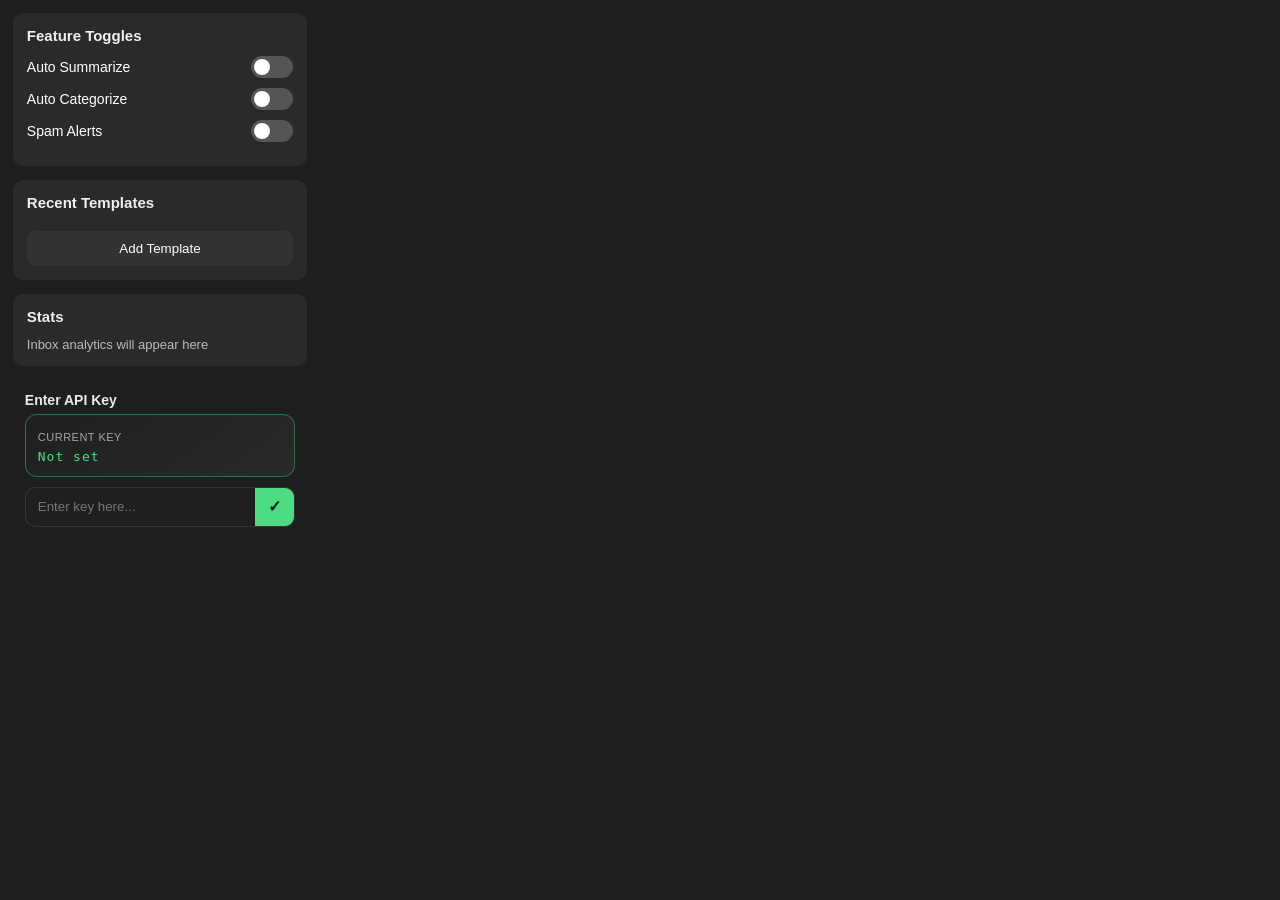
==== popup/popup.html @ a5a46fa7 "IU-UX fixed, Template and stats pending" ====
<!DOCTYPE html>
<html lang="en">

<head>
    <meta charset="UTF-8">
    <title>InboxZero AI</title>
    <link rel="stylesheet" href="popup.css">
</head>

<body>
    <div class="container">

        <!-- TOGGLES -->
        <div class="section">
            <h2>Feature Toggles</h2>

            <div class="toggle-row">
                <span>Auto Summarize</span>
                <label class="switch">
                    <input type="checkbox" id="toggleSummarize">
                    <span class="slider"></span>
                </label>
            </div>

            <div class="toggle-row">
                <span>Auto Categorize</span>
                <label class="switch">
                    <input type="checkbox" id="toggleCategorize">
                    <span class="slider"></span>
                </label>
            </div>

            <div class="toggle-row">
                <span>Spam Alerts</span>
                <label class="switch">
                    <input type="checkbox" id="toggleSpam">
                    <span class="slider"></span>
                </label>
            </div>
        </div>
        <!-- TEMPLATES -->
        <div class="section">
            <h2>Recent Templates</h2>

            <div class="template-list" id="templateList"></div>

            <div class="template-area">

                <button class="template-btn" id="addTemplateBtn">Add Template</button>

                <div class="template-wrap" id="addTemplateWrap">
                    <input id="templateInput" class="template-input" placeholder="Type template text here...">
                    <button class="template-send" id="saveTemplate">✓</button>
                    <button class="template-cancel" id="cancelTemplate">✕</button>
                </div>

            </div>
        </div>

        <!-- STATS -->
        <div class="section">
            <h2>Stats</h2>
            <div class="placeholder">Inbox analytics will appear here</div>
        </div>

        <!-- API -->
        <div class="api-section">
            <div class="api-header">
                <h3>Enter API Key</h3>
            </div>

            <!-- Stylish key display -->
            <div id="keyContainer" class="key-container">
                <span class="key-label">Current Key</span>
                <div id="keyDisplay" class="key-display">
                    Not set
                </div>
            </div>

            <!-- Input row -->
            <div class="api-input-row">
                <input id="apiInput" class="api-input" placeholder="Enter key here...">
                <button id="saveKey" class="api-send">✓</button>
            </div>
        </div>

    </div>
    <script src="popup.js"></script>
</body>

</html>
---- popup/popup.css ----
body {
    margin: 0;
    width: 320px;
    font-family: Arial, sans-serif;
    background: #1e1e1e;
    color: #fff;
    border-radius: 3mm;
}

.container {
    padding: 1vw;
}

.section {
    background: #2a2a2a;
    border-radius: 10px;
    padding: 14px;
    margin-bottom: 14px;
}

.section h2 {
    margin: 0 0 12px;
    font-size: 15px;
    font-weight: 600;
    color: #f0f0f0;
}

.toggle-row {
    display: flex;
    justify-content: space-between;
    align-items: center;
    margin: 10px 0;
    font-size: 14px;
}

/* SWITCH */
.switch {
    position: relative;
    width: 42px;
    height: 22px;
}

.switch input {
    display: none;
}

.slider {
    position: absolute;
    inset: 0;
    background: #555;
    border-radius: 34px;
    transition: .35s;
    cursor: pointer;
}

.slider:before {
    content: "";
    position: absolute;
    height: 16px;
    width: 16px;
    left: 3px;
    bottom: 3px;
    background: white;
    border-radius: 50%;
    transition: .35s;
}

input:checked+.slider {
    background: #ff8c00;
}

input:checked+.slider:before {
    transform: translateX(20px);
}

/* TEMPLATE LIST */
.template-list {
    max-height: 140px;
    overflow-y: auto;
    padding-right: 4px;
}

.template-box {
    position: relative;
    background: #333;
    border-radius: 8px;
    padding: 10px;
    margin-bottom: 8px;
    font-size: 13px;
    white-space: nowrap;
    overflow: hidden;
    text-overflow: ellipsis;
    cursor: pointer;
    transition: background .2s, box-shadow .25s, font-weight .2s, border .2s;
    border: 1px solid transparent;
}

.template-box::after {
    content: "";
    position: absolute;
    top: 0;
    left: -100%;
    width: 60%;
    height: 100%;
    background: linear-gradient(120deg,
            transparent,
            rgba(255, 255, 255, .18),
            transparent);
    transition: left 1.5s ease;
}

.template-box:hover {
    background: #3d3d3d;
    font-weight: bold;
    box-shadow: 0 0 8px rgba(255, 255, 255, .12);
    border: 1px solid rgba(255, 255, 255, .08);
}

.template-box:hover::after {
    left: 140%;
}

/* Scrollbar */
.template-list::-webkit-scrollbar {
    width: 6px;
}

.template-list::-webkit-scrollbar-thumb {
    background: #555;
    border-radius: 6px;
}

/* Stats */
.placeholder {
    font-size: 13px;
    color: #bbb;
}

/* API */
.template-area {
    margin-top: 8px;
}

.template-btn {
    width: 100%;
    background: #333;
    border: none;
    padding: 10px;
    border-radius: 8px;
    color: white;
    cursor: pointer;
    transition: .2s;
}

.api-btn:hover {
    background: #444;
}

.template-wrap {
    display: none;
    position: relative;
}

.template-send {
    position: absolute;
    right: 6px;
    top: 50%;
    transform: translateY(-50%);
    border: none;
    background: #ff8c00;
    color: white;
    font-size: 11px;
    padding: 4px 7px;
    border-radius: 5px;
    cursor: pointer;
}

/* delete icon */
.template-delete {
    position: absolute;
    right: 8px;
    top: 50%;
    transform: translateY(-50%);
    font-size: 12px;
    opacity: .6;
    cursor: pointer;
}

.template-delete:hover {
    opacity: 1;
}

/* empty state */
.no-templates {
    text-align: center;
    color: #888;
    font-size: 13px;
    padding: 10px 0;
}

.template-cancel {
    position: absolute;
    right: 34px;
    top: 50%;
    transform: translateY(-50%);
    border: none;
    background: #e74c3c;
    color: white;
    font-size: 11px;
    padding: 4px 7px;
    border-radius: 5px;
    cursor: pointer;
}

#addTemplateWrap {
    display: none;
}

.current-key {
    margin-top: 6px;
    font-size: 12px;
    color: #aaa;
    word-break: break-all;
    opacity: .85;
    color: #cc3333;
}

.current-key span {
    color: #fff;
    font-weight: bold;
}

.api-section {
    padding: 12px;
}

.api-header h3 {
    margin: 0 0 6px 0;
    font-size: 14px;
    font-weight: 600;
    opacity: 0.9;
}

/* Base key container styling */
.key-container {
    margin-bottom: 10px;
    padding: 12px;
    border-radius: 12px;
    background: linear-gradient(145deg, #1f1f1f, #2a2a2a);
    border: 1px solid rgba(74, 222, 128, 0.4);
    cursor: pointer;
    transition: all 0.2s ease;

    /* Always pulsing */
    animation: keyPulse 2.8s ease-in-out infinite;
}

/* Faster + stronger pulse on hover */
.key-container:hover {
    animation: keyPulseHover 1.2s ease-in-out infinite;
    border: 1px solid #4ade80;
}

/* Normal pulse */
@keyframes keyPulse {
    0% {
        box-shadow: 0 0 0px rgba(74, 222, 128, 0.2);
    }

    50% {
        box-shadow:
            0 0 10px rgba(74, 222, 128, 0.6),
            0 0 25px rgba(74, 222, 128, 0.3);
    }

    100% {
        box-shadow: 0 0 0px rgba(74, 222, 128, 0.2);
    }
}

/* Faster, stronger hover pulse */
@keyframes keyPulseHover {
    0% {
        box-shadow: 0 0 5px rgba(74, 222, 128, 0.5);
    }

    50% {
        box-shadow:
            0 0 18px rgba(74, 222, 128, 1),
            0 0 35px rgba(74, 222, 128, 0.7);
    }

    100% {
        box-shadow: 0 0 5px rgba(74, 222, 128, 0.5);
    }
}

.key-label {
    font-size: 11px;
    opacity: 0.6;
    letter-spacing: 0.5px;
    text-transform: uppercase;
}

.key-display {
    margin-top: 4px;
    font-family: monospace;
    font-size: 13px;
    word-break: break-all;
    color: #4ade80;
    /* soft green */
    letter-spacing: 1px;
}

.api-input-row {
    display: grid;
    grid-template-columns: 1fr 40px;
    gap: 0; /* remove separation */
    margin-top: 10px;
}

.api-input {
    height: 40px;
    padding: 0 12px;

    border: 1px solid #333;
    border-right: none;
    border-radius: 10px 0 0 10px;

    background: #1f1f1f;
    color: white;
    box-sizing: border-box;
}

.api-send {
    height: 40px;
    width: 40px;

    border: 1px solid #333;
    border-left: none;
    border-radius: 0 10px 10px 0;

    background: #4ade80;
    color: #111;
    font-weight: bold;
    font-size: 16px;

    display: flex;
    align-items: center;
    justify-content: center;

    cursor: pointer;
    transition: background 0.2s ease;
}

.api-send:hover {
    background: #22c55e;
}
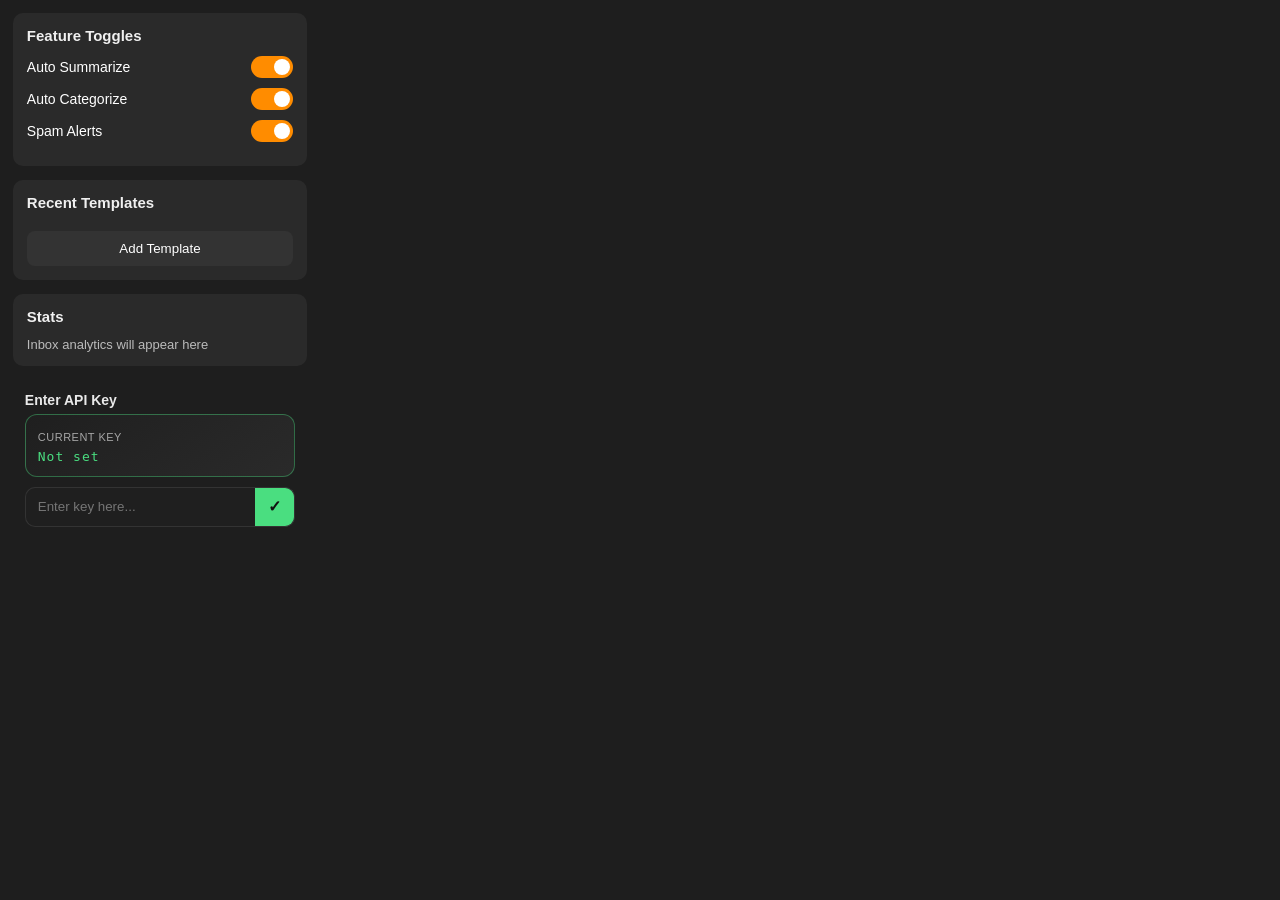
==== commit 7e67389c: "feat+fix: updated buttons" ====
--- a/popup/popup.html
+++ b/popup/popup.html
@@ -17,7 +17,7 @@
             <div class="toggle-row">
                 <span>Auto Summarize</span>
                 <label class="switch">
-                    <input type="checkbox" id="toggleSummarize">
+                    <input type="checkbox" id="toggleSummarize" checked>
                     <span class="slider"></span>
                 </label>
             </div>
@@ -25,7 +25,7 @@
             <div class="toggle-row">
                 <span>Auto Categorize</span>
                 <label class="switch">
-                    <input type="checkbox" id="toggleCategorize">
+                    <input type="checkbox" id="toggleCategorize" checked>
                     <span class="slider"></span>
                 </label>
             </div>
@@ -33,7 +33,7 @@
             <div class="toggle-row">
                 <span>Spam Alerts</span>
                 <label class="switch">
-                    <input type="checkbox" id="toggleSpam">
+                    <input type="checkbox" id="toggleSpam" checked>
                     <span class="slider"></span>
                 </label>
             </div>
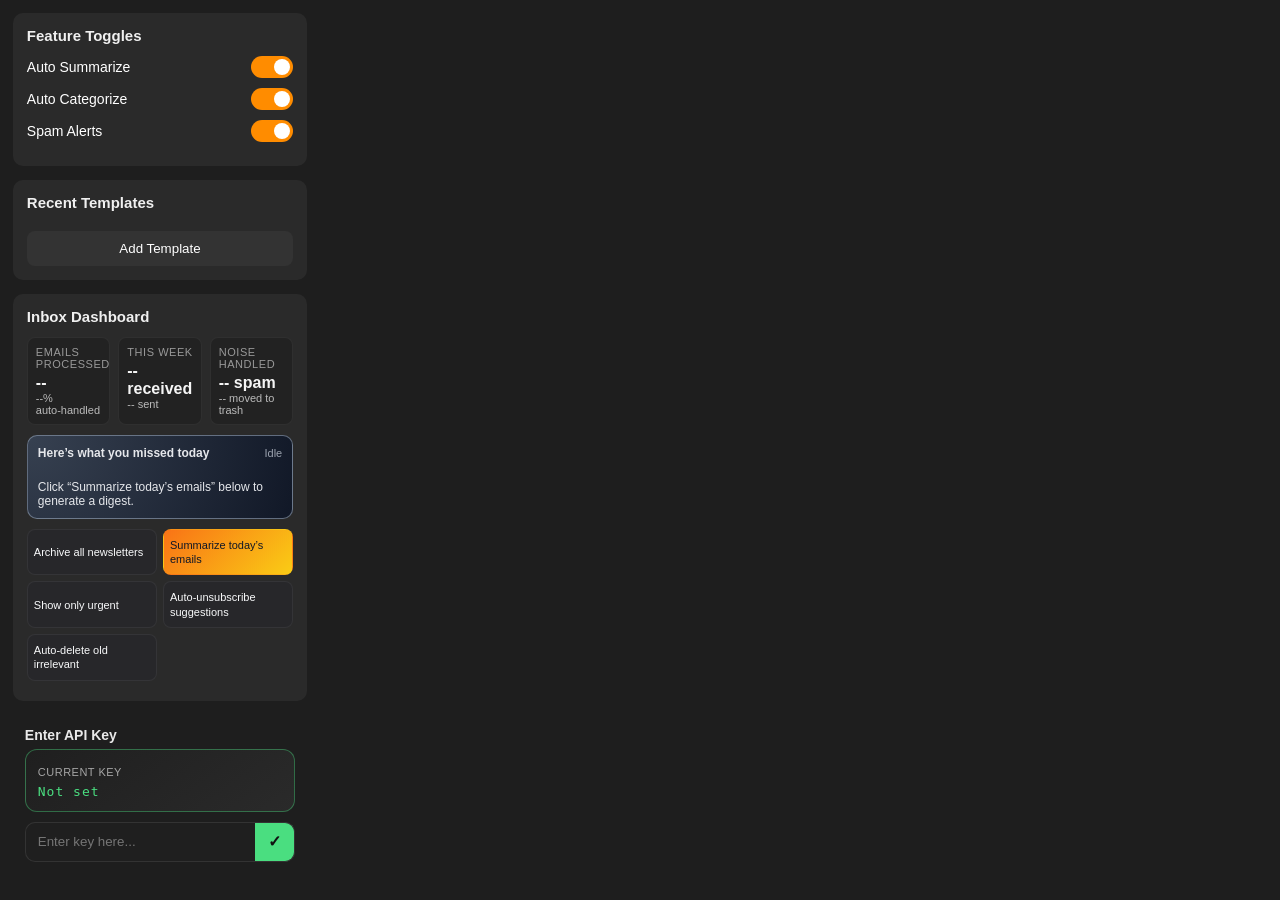
==== commit c838436a: "feat: override on features" ====
--- a/popup/popup.html
+++ b/popup/popup.html
@@ -57,10 +57,47 @@
             </div>
         </div>
 
-        <!-- STATS -->
+        <!-- STATS / DASHBOARD -->
         <div class="section">
-            <h2>Stats</h2>
-            <div class="placeholder">Inbox analytics will appear here</div>
+            <h2>Inbox Dashboard</h2>
+
+            <div class="metrics-grid">
+                <div class="metric-card">
+                    <div class="metric-label">Emails processed</div>
+                    <div id="metricEmailsProcessed" class="metric-value">--</div>
+                    <div id="metricAutoHandled" class="metric-sub">--% auto‑handled</div>
+                </div>
+                <div class="metric-card">
+                    <div class="metric-label">This week</div>
+                    <div id="metricWeekReceived" class="metric-value">-- received</div>
+                    <div id="metricWeekSent" class="metric-sub">-- sent</div>
+                </div>
+                <div class="metric-card">
+                    <div class="metric-label">Noise handled</div>
+                    <div id="metricSpam" class="metric-value">-- spam</div>
+                    <div id="metricTrash" class="metric-sub">-- moved to trash</div>
+                </div>
+            </div>
+
+            <div class="ai-panel">
+                <div class="ai-panel-header">
+                    <span class="ai-title">Here’s what you missed today</span>
+                    <span id="aiSummaryStatus" class="ai-status">Idle</span>
+                </div>
+                <div id="aiSummaryBody" class="ai-body">
+                    Click “Summarize today’s emails” below to generate a digest.
+                </div>
+            </div>
+
+            <div class="quick-actions">
+                <button id="actionArchiveNewsletters" class="qa-btn">Archive all newsletters</button>
+                <button id="actionSummarizeToday" class="qa-btn primary">Summarize today’s emails</button>
+                <button id="actionShowUrgent" class="qa-btn">Show only urgent</button>
+                <button id="actionAutoUnsub" class="qa-btn">Auto‑unsubscribe suggestions</button>
+                <button id="actionAutoDeleteOld" class="qa-btn">Auto‑delete old irrelevant</button>
+            </div>
+
+            <div id="dashboardStatus" class="dashboard-status"></div>
         </div>
 
         <!-- API -->
--- a/popup/popup.css
+++ b/popup/popup.css
@@ -136,6 +136,107 @@
     color: #bbb;
 }
 
+/* DASHBOARD */
+.metrics-grid {
+    display: grid;
+    grid-template-columns: repeat(3, minmax(0, 1fr));
+    gap: 8px;
+    margin-bottom: 10px;
+}
+
+.metric-card {
+    background: #222;
+    border-radius: 8px;
+    padding: 8px;
+    border: 1px solid rgba(255,255,255,0.06);
+}
+
+.metric-label {
+    font-size: 11px;
+    text-transform: uppercase;
+    letter-spacing: .05em;
+    color: #999;
+    margin-bottom: 4px;
+}
+
+.metric-value {
+    font-size: 16px;
+    font-weight: 700;
+    color: #f5f5f5;
+}
+
+.metric-sub {
+    font-size: 11px;
+    color: #bbb;
+}
+
+.ai-panel {
+    margin-top: 8px;
+    padding: 10px;
+    border-radius: 10px;
+    background: radial-gradient(circle at top left, #374151, #111827);
+    border: 1px solid rgba(148, 163, 184, 0.6);
+}
+
+.ai-panel-header {
+    display: flex;
+    justify-content: space-between;
+    align-items: center;
+    margin-bottom: 6px;
+}
+
+.ai-title {
+    font-size: 12px;
+    font-weight: 600;
+    color: #e5e7eb;
+}
+
+.ai-status {
+    font-size: 11px;
+    color: #9ca3af;
+}
+
+.ai-body {
+    font-size: 12px;
+    color: #e5e7eb;
+    white-space: pre-line;
+}
+
+.quick-actions {
+    margin-top: 10px;
+    display: grid;
+    grid-template-columns: repeat(2, minmax(0, 1fr));
+    gap: 6px;
+}
+
+.qa-btn {
+    background: #27272a;
+    border-radius: 8px;
+    border: 1px solid rgba(255,255,255,0.06);
+    color: #f9fafb;
+    font-size: 11px;
+    padding: 8px 6px;
+    cursor: pointer;
+    text-align: left;
+    line-height: 1.3;
+}
+
+.qa-btn.primary {
+    background: linear-gradient(135deg, #f97316, #facc15);
+    color: #111827;
+    border-color: transparent;
+}
+
+.qa-btn:hover {
+    filter: brightness(1.08);
+}
+
+.dashboard-status {
+    margin-top: 6px;
+    font-size: 11px;
+    color: #9ca3af;
+}
+
 /* API */
 .template-area {
     margin-top: 8px;
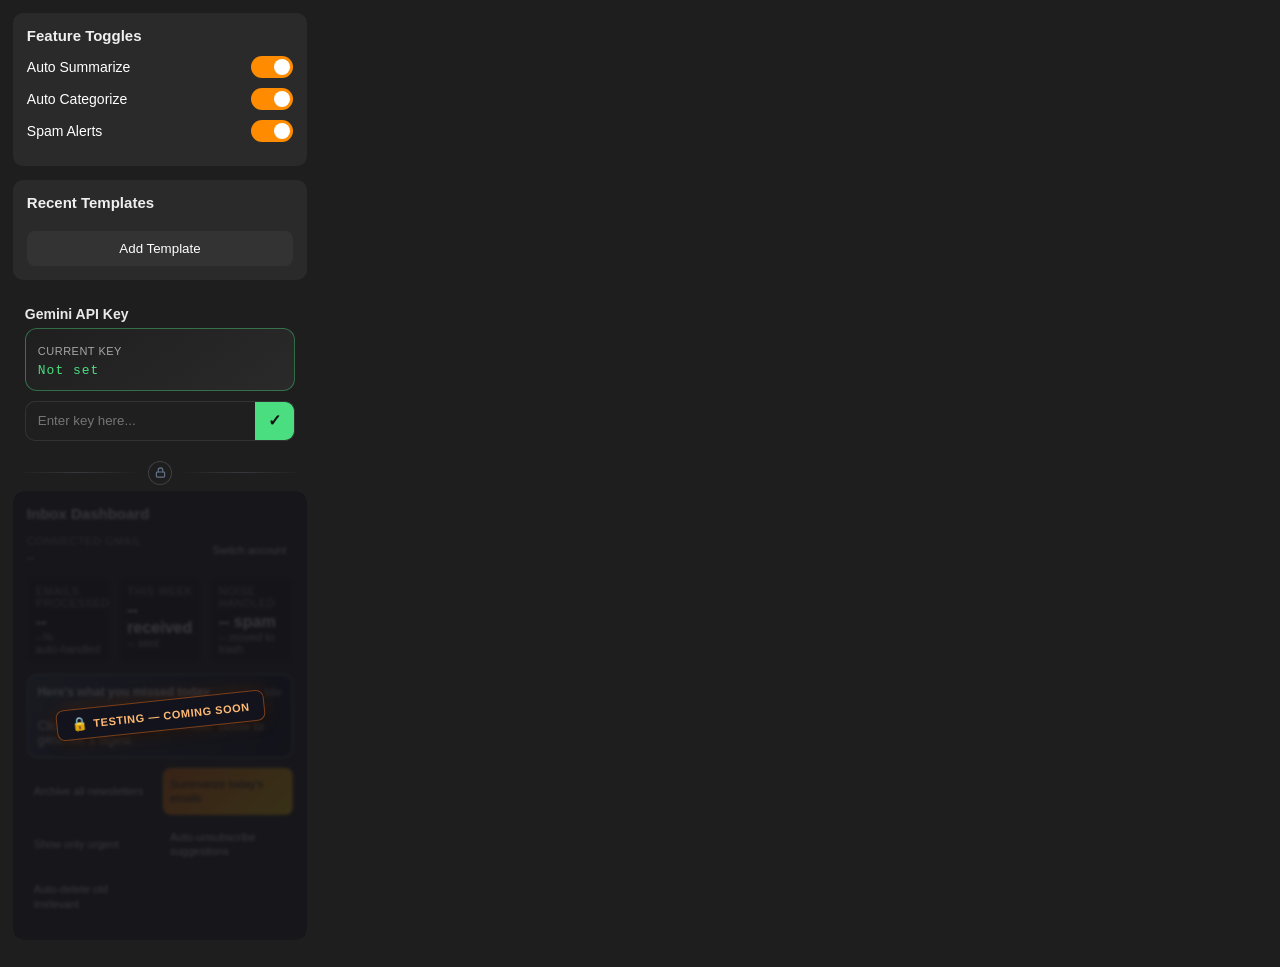
==== commit 26d53432: "fix: placed 'coming soon' signatures" ====
--- a/popup/popup.html
+++ b/popup/popup.html
@@ -1,19 +1,16 @@
 <!DOCTYPE html>
 <html lang="en">
-
 <head>
     <meta charset="UTF-8">
     <title>InboxZero AI</title>
     <link rel="stylesheet" href="popup.css">
 </head>
-
 <body>
     <div class="container">
 
-        <!-- TOGGLES -->
+        <!-- FEATURE TOGGLES -->
         <div class="section">
             <h2>Feature Toggles</h2>
-
             <div class="toggle-row">
                 <span>Auto Summarize</span>
                 <label class="switch">
@@ -21,7 +18,6 @@
                     <span class="slider"></span>
                 </label>
             </div>
-
             <div class="toggle-row">
                 <span>Auto Categorize</span>
                 <label class="switch">
@@ -29,7 +25,6 @@
                     <span class="slider"></span>
                 </label>
             </div>
-
             <div class="toggle-row">
                 <span>Spam Alerts</span>
                 <label class="switch">
@@ -38,28 +33,59 @@
                 </label>
             </div>
         </div>
+
         <!-- TEMPLATES -->
         <div class="section">
             <h2>Recent Templates</h2>
-
             <div class="template-list" id="templateList"></div>
-
             <div class="template-area">
-
                 <button class="template-btn" id="addTemplateBtn">Add Template</button>
-
                 <div class="template-wrap" id="addTemplateWrap">
                     <input id="templateInput" class="template-input" placeholder="Type template text here...">
                     <button class="template-send" id="saveTemplate">✓</button>
                     <button class="template-cancel" id="cancelTemplate">✕</button>
                 </div>
-
             </div>
         </div>
 
-        <!-- STATS / DASHBOARD -->
-        <div class="section">
+        <!-- API KEY -->
+        <div class="api-section">
+            <div class="api-header">
+                <h3>Gemini API Key</h3>
+            </div>
+            <div id="keyContainer" class="key-container">
+                <span class="key-label">Current Key</span>
+                <div id="keyDisplay" class="key-display">Not set</div>
+            </div>
+            <div class="api-input-row">
+                <input id="apiInput" class="api-input" placeholder="Enter key here...">
+                <button id="saveKey" class="api-send">✓</button>
+            </div>
+        </div>
+
+        <!-- DIVIDER: OAuth lock -->
+        <div class="popup-divider-lock">
+            <div class="popup-divider-line"></div>
+            <div class="popup-divider-icon" title="Requires OAuth — coming soon">
+                <svg width="11" height="11" viewBox="0 0 24 24" fill="none" stroke="currentColor" stroke-width="2.5" stroke-linecap="round" stroke-linejoin="round">
+                    <rect x="3" y="11" width="18" height="11" rx="2" ry="2"></rect>
+                    <path d="M7 11V7a5 5 0 0 1 10 0v4"></path>
+                </svg>
+            </div>
+            <div class="popup-divider-line"></div>
+        </div>
+
+        <!-- DASHBOARD (OAuth-gated, Coming Soon) -->
+        <div class="section popup-oauth-section">
             <h2>Inbox Dashboard</h2>
+
+            <div class="account-row">
+                <div class="account-left">
+                    <div class="metric-label">Connected Gmail</div>
+                    <div id="connectedEmail" class="account-email">--</div>
+                </div>
+                <button id="switchGmailBtn" class="qa-btn">Switch account</button>
+            </div>
 
             <div class="metrics-grid">
                 <div class="metric-card">
@@ -81,48 +107,34 @@
 
             <div class="ai-panel">
                 <div class="ai-panel-header">
-                    <span class="ai-title">Here’s what you missed today</span>
+                    <span class="ai-title">Here's what you missed today</span>
                     <span id="aiSummaryStatus" class="ai-status">Idle</span>
                 </div>
                 <div id="aiSummaryBody" class="ai-body">
-                    Click “Summarize today’s emails” below to generate a digest.
+                    Click "Summarize today's emails" below to generate a digest.
                 </div>
             </div>
 
             <div class="quick-actions">
                 <button id="actionArchiveNewsletters" class="qa-btn">Archive all newsletters</button>
-                <button id="actionSummarizeToday" class="qa-btn primary">Summarize today’s emails</button>
+                <button id="actionSummarizeToday" class="qa-btn primary">Summarize today's emails</button>
                 <button id="actionShowUrgent" class="qa-btn">Show only urgent</button>
                 <button id="actionAutoUnsub" class="qa-btn">Auto‑unsubscribe suggestions</button>
                 <button id="actionAutoDeleteOld" class="qa-btn">Auto‑delete old irrelevant</button>
             </div>
 
             <div id="dashboardStatus" class="dashboard-status"></div>
-        </div>
 
-        <!-- API -->
-        <div class="api-section">
-            <div class="api-header">
-                <h3>Enter API Key</h3>
-            </div>
-
-            <!-- Stylish key display -->
-            <div id="keyContainer" class="key-container">
-                <span class="key-label">Current Key</span>
-                <div id="keyDisplay" class="key-display">
-                    Not set
+            <!-- Coming Soon overlay -->
+            <div class="popup-coming-soon-overlay">
+                <div class="popup-coming-soon-badge">
+                    <span class="pcs-icon">🔒</span>
+                    <span class="pcs-text">Testing — Coming Soon</span>
                 </div>
-            </div>
-
-            <!-- Input row -->
-            <div class="api-input-row">
-                <input id="apiInput" class="api-input" placeholder="Enter key here...">
-                <button id="saveKey" class="api-send">✓</button>
             </div>
         </div>
 
     </div>
     <script src="popup.js"></script>
 </body>
-
-</html>+</html>
--- a/popup/popup.css
+++ b/popup/popup.css
@@ -237,6 +237,27 @@
     color: #9ca3af;
 }
 
+.account-row {
+    display: flex;
+    justify-content: space-between;
+    align-items: center;
+    gap: 8px;
+    margin-bottom: 10px;
+}
+
+.account-left {
+    min-width: 0;
+}
+
+.account-email {
+    font-size: 12px;
+    color: #e5e7eb;
+    white-space: nowrap;
+    overflow: hidden;
+    text-overflow: ellipsis;
+    max-width: 200px;
+}
+
 /* API */
 .template-area {
     margin-top: 8px;
@@ -456,4 +477,81 @@
 
 .api-send:hover {
     background: #22c55e;
-}+}
+/* ── Popup OAuth lock divider ─────────────────────────────── */
+.popup-divider-lock {
+    display: flex;
+    align-items: center;
+    gap: 8px;
+    padding: 8px 4px 6px;
+}
+
+.popup-divider-line {
+    flex: 1;
+    height: 1px;
+    background: linear-gradient(90deg, transparent, rgba(148,163,184,0.2), transparent);
+}
+
+.popup-divider-icon {
+    display: flex;
+    align-items: center;
+    justify-content: center;
+    width: 22px;
+    height: 22px;
+    border-radius: 50%;
+    background: #1e1e1e;
+    border: 1px solid rgba(148,163,184,0.25);
+    color: #64748b;
+    flex-shrink: 0;
+}
+
+/* ── Popup OAuth Coming Soon section ─────────────────────── */
+.popup-oauth-section {
+    position: relative;
+    overflow: hidden;
+}
+
+.popup-oauth-section > *:not(.popup-coming-soon-overlay) {
+    filter: blur(1.5px);
+    opacity: 0.4;
+    pointer-events: none;
+    user-select: none;
+}
+
+.popup-coming-soon-overlay {
+    position: absolute;
+    inset: 0;
+    background: rgba(10, 10, 18, 0.6);
+    display: flex;
+    align-items: center;
+    justify-content: center;
+    border-radius: inherit;
+    z-index: 10;
+    pointer-events: none;
+}
+
+.popup-coming-soon-badge {
+    display: flex;
+    align-items: center;
+    gap: 6px;
+    transform: rotate(-6deg);
+    background: rgba(20, 20, 30, 0.95);
+    border: 1px solid rgba(249,115,22,0.45);
+    border-radius: 8px;
+    padding: 7px 14px;
+    box-shadow:
+        0 0 20px rgba(249,115,22,0.15),
+        0 3px 12px rgba(0,0,0,0.6);
+}
+
+.pcs-icon {
+    font-size: 13px;
+}
+
+.pcs-text {
+    font-size: 11px;
+    font-weight: 700;
+    color: #fdba74;
+    letter-spacing: 0.05em;
+    text-transform: uppercase;
+}
